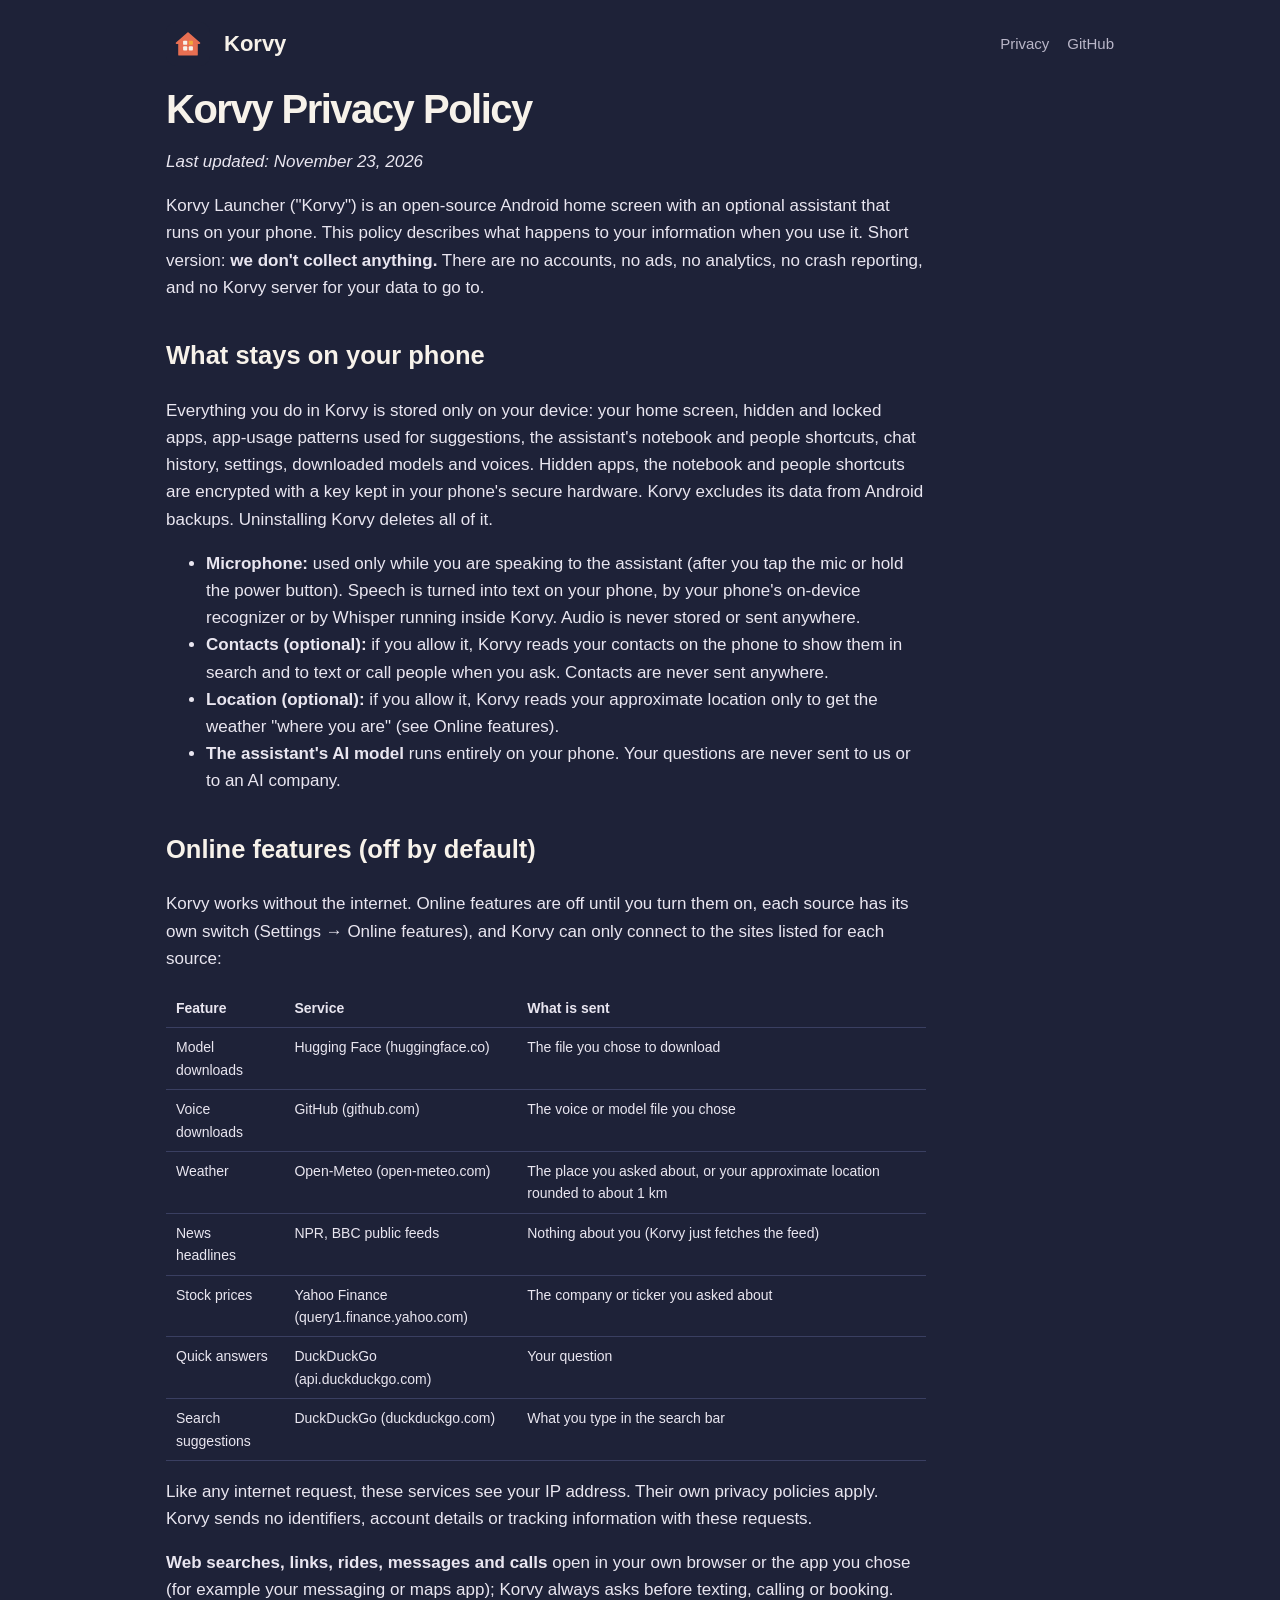
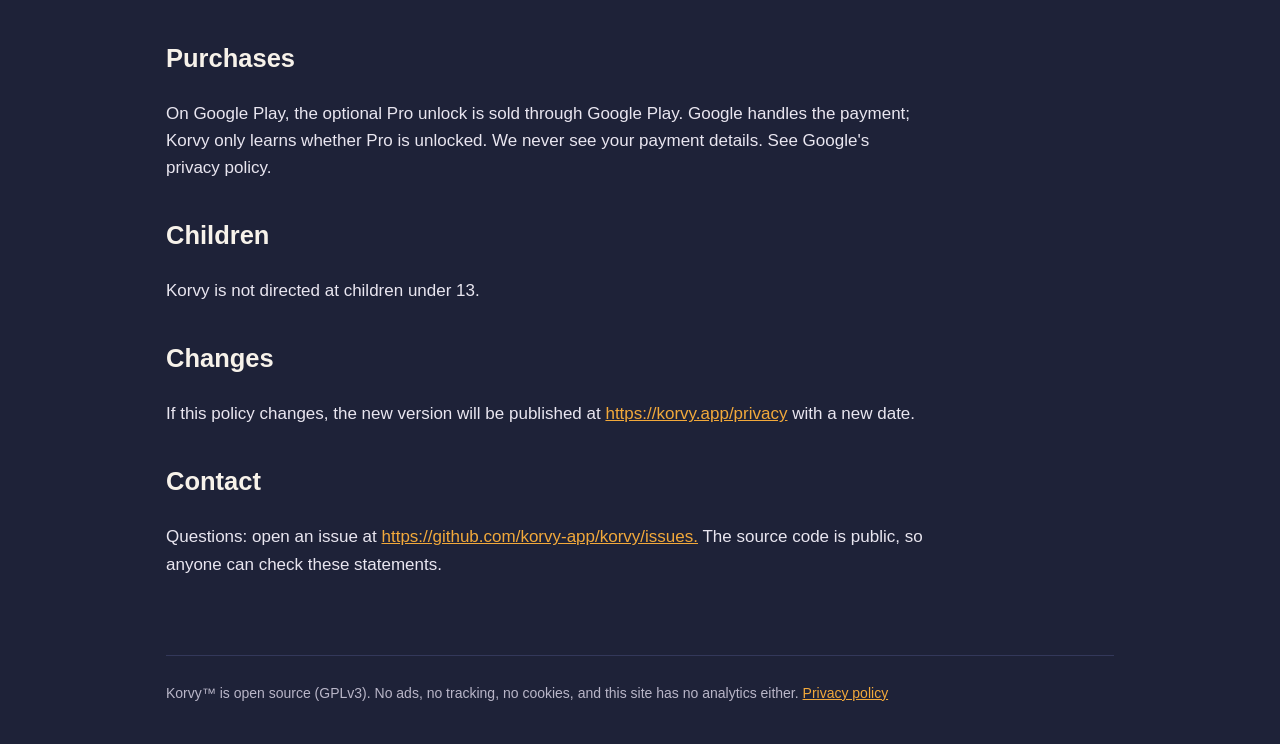
==== privacy/index.html @ b519dfdc "korvy.app: home page and privacy policy Co-Authored-By: Claude Opus 5.5 <noreply@anthropic.com>" ====
<!doctype html>
<html lang="en"><head><meta charset="utf-8"><meta name="viewport" content="width=device-width, initial-scale=1">
<title>Korvy privacy policy</title><meta name="description" content="What Korvy does with your information: nothing leaves your phone unless you turn on an online feature.">
<link rel="icon" href="/icon.svg" type="image/svg+xml"><link rel="stylesheet" href="/style.css">
</head><body><div class="wrap">
<header><img src="/icon.svg" alt=""><a class="brand" href="/">Korvy</a>
<nav><a href="/privacy">Privacy</a><a href="https://github.com/korvy-app">GitHub</a></nav></header>
<main class="doc">
<h1>Korvy Privacy Policy</h1>
<p><em>Last updated: November 23, 2026</em></p>
<p>Korvy Launcher ("Korvy") is an open-source Android home screen with an optional assistant that runs on your phone. This policy describes what happens to your information when you use it. Short version: <strong>we don't collect anything.</strong> There are no accounts, no ads, no analytics, no crash reporting, and no Korvy server for your data to go to.</p>
<h2>What stays on your phone</h2>
<p>Everything you do in Korvy is stored only on your device: your home screen, hidden and locked apps, app-usage patterns used for suggestions, the assistant's notebook and people shortcuts, chat history, settings, downloaded models and voices. Hidden apps, the notebook and people shortcuts are encrypted with a key kept in your phone's secure hardware. Korvy excludes its data from Android backups. Uninstalling Korvy deletes all of it.</p>
<ul>
<li><strong>Microphone:</strong> used only while you are speaking to the assistant (after you tap the mic or hold the power button). Speech is turned into text on your phone, by your phone's on-device recognizer or by Whisper running inside Korvy. Audio is never stored or sent anywhere.</li>
<li><strong>Contacts (optional):</strong> if you allow it, Korvy reads your contacts on the phone to show them in search and to text or call people when you ask. Contacts are never sent anywhere.</li>
<li><strong>Location (optional):</strong> if you allow it, Korvy reads your approximate location only to get the weather "where you are" (see Online features).</li>
<li><strong>The assistant's AI model</strong> runs entirely on your phone. Your questions are never sent to us or to an AI company.</li>
</ul>
<h2>Online features (off by default)</h2>
<p>Korvy works without the internet. Online features are off until you turn them on, each source has its own switch (Settings → Online features), and Korvy can only connect to the sites listed for each source:</p>
<table>
<tr><th>Feature</th><th>Service</th><th>What is sent</th></tr>
<tr><td>Model downloads</td><td>Hugging Face (huggingface.co)</td><td>The file you chose to download</td></tr>
<tr><td>Voice downloads</td><td>GitHub (github.com)</td><td>The voice or model file you chose</td></tr>
<tr><td>Weather</td><td>Open-Meteo (open-meteo.com)</td><td>The place you asked about, or your approximate location rounded to about 1 km</td></tr>
<tr><td>News headlines</td><td>NPR, BBC public feeds</td><td>Nothing about you (Korvy just fetches the feed)</td></tr>
<tr><td>Stock prices</td><td>Yahoo Finance (query1.finance.yahoo.com)</td><td>The company or ticker you asked about</td></tr>
<tr><td>Quick answers</td><td>DuckDuckGo (api.duckduckgo.com)</td><td>Your question</td></tr>
<tr><td>Search suggestions</td><td>DuckDuckGo (duckduckgo.com)</td><td>What you type in the search bar</td></tr>
</table>
<p>Like any internet request, these services see your IP address. Their own privacy policies apply. Korvy sends no identifiers, account details or tracking information with these requests.</p>
<p><strong>Web searches, links, rides, messages and calls</strong> open in your own browser or the app you chose (for example your messaging or maps app); Korvy always asks before texting, calling or booking.</p>
<h2>Purchases</h2>
<p>On Google Play, the optional Pro unlock is sold through Google Play. Google handles the payment; Korvy only learns whether Pro is unlocked. We never see your payment details. See Google's privacy policy.</p>
<h2>Children</h2>
<p>Korvy is not directed at children under 13.</p>
<h2>Changes</h2>
<p>If this policy changes, the new version will be published at <a href="https://korvy.app/privacy">https://korvy.app/privacy</a> with a new date.</p>
<h2>Contact</h2>
<p>Questions: open an issue at <a href="https://github.com/korvy-app/korvy/issues.">https://github.com/korvy-app/korvy/issues.</a> The source code is public, so anyone can check these statements.</p></main>
<footer>Korvy™ is open source (GPLv3). No ads, no tracking, no cookies, and this site has no analytics either. <a href="/privacy">Privacy policy</a></footer></div></body></html>
---- style.css ----
:root { --navy:#1E2238; --coral:#E86F52; --cream:#F7F2EA; --amber:#F2A93B; --ink:#e9e6f0; --muted:#b9b6c8; }
* { box-sizing: border-box; }
html { color-scheme: dark; }
body { margin:0; overflow-wrap:anywhere; background:var(--navy); color:var(--ink); font: 17px/1.6 -apple-system, BlinkMacSystemFont, "Segoe UI", Roboto, Helvetica, Arial, sans-serif; }
a { color: var(--amber); }
.wrap { max-width: 980px; margin: 0 auto; padding: 0 16px; }
header { display:flex; align-items:center; gap:14px; padding:22px 0; }
header img { width:44px; height:44px; border-radius:11px; }
header a.brand { color:var(--cream); text-decoration:none; font-weight:700; font-size:22px; }
header nav { margin-left:auto; display:flex; gap:18px; font-size:15px; }
header nav a { color:var(--muted); text-decoration:none; }
.hero { display:grid; grid-template-columns: 1.1fr .9fr; gap:40px; align-items:center; padding:40px 0 60px; }
h1 { font-size: clamp(40px, 7vw, 68px); line-height:1.05; margin:0 0 18px; color:var(--cream); letter-spacing:-1.5px; }
.lead { font-size: 20px; color: var(--muted); margin: 0 0 28px; }
.bar { width:70px; height:8px; border-radius:4px; background:var(--amber); margin-bottom:22px; }
.buttons { display:flex; flex-wrap:wrap; gap:12px; }
.btn { display:inline-block; padding:13px 20px; border-radius:14px; text-decoration:none; font-weight:600; background:var(--coral); color:#fff; }
.btn.alt { background:transparent; border:1.5px solid #4a4f6e; color:var(--cream); }
.btn.soon { opacity:.55; pointer-events:none; }
.shots { display:flex; gap:16px; justify-content:center; }
.shots img { width:46%; max-width:230px; border-radius:22px; box-shadow:0 20px 60px rgba(0,0,0,.45); }
.grid { display:grid; grid-template-columns: repeat(3, 1fr); gap:18px; padding-bottom:60px; }
.card { background:#262b45; border-radius:20px; padding:22px; }
.card h3 { margin:0 0 8px; color:var(--cream); font-size:19px; }
.card p { margin:0; color:var(--muted); font-size:15.5px; }
footer { border-top:1px solid #33385a; padding:26px 0 40px; color:var(--muted); font-size:14px; }
.doc { max-width: 760px; padding-bottom: 60px; }
.doc h1 { font-size: 40px; }
.doc h2 { color: var(--cream); margin-top: 34px; }
table { border-collapse: collapse; width: 100%; font-size: 14px; }
th, td { overflow-wrap:anywhere; }
.doc, main { min-width:0; }
th, td { text-align:left; padding:8px 10px; border-bottom:1px solid #3a3f61; vertical-align: top; }
@media (max-width: 760px) { .hero { grid-template-columns: 1fr; } .grid { grid-template-columns: 1fr; } header nav { gap:12px; } }
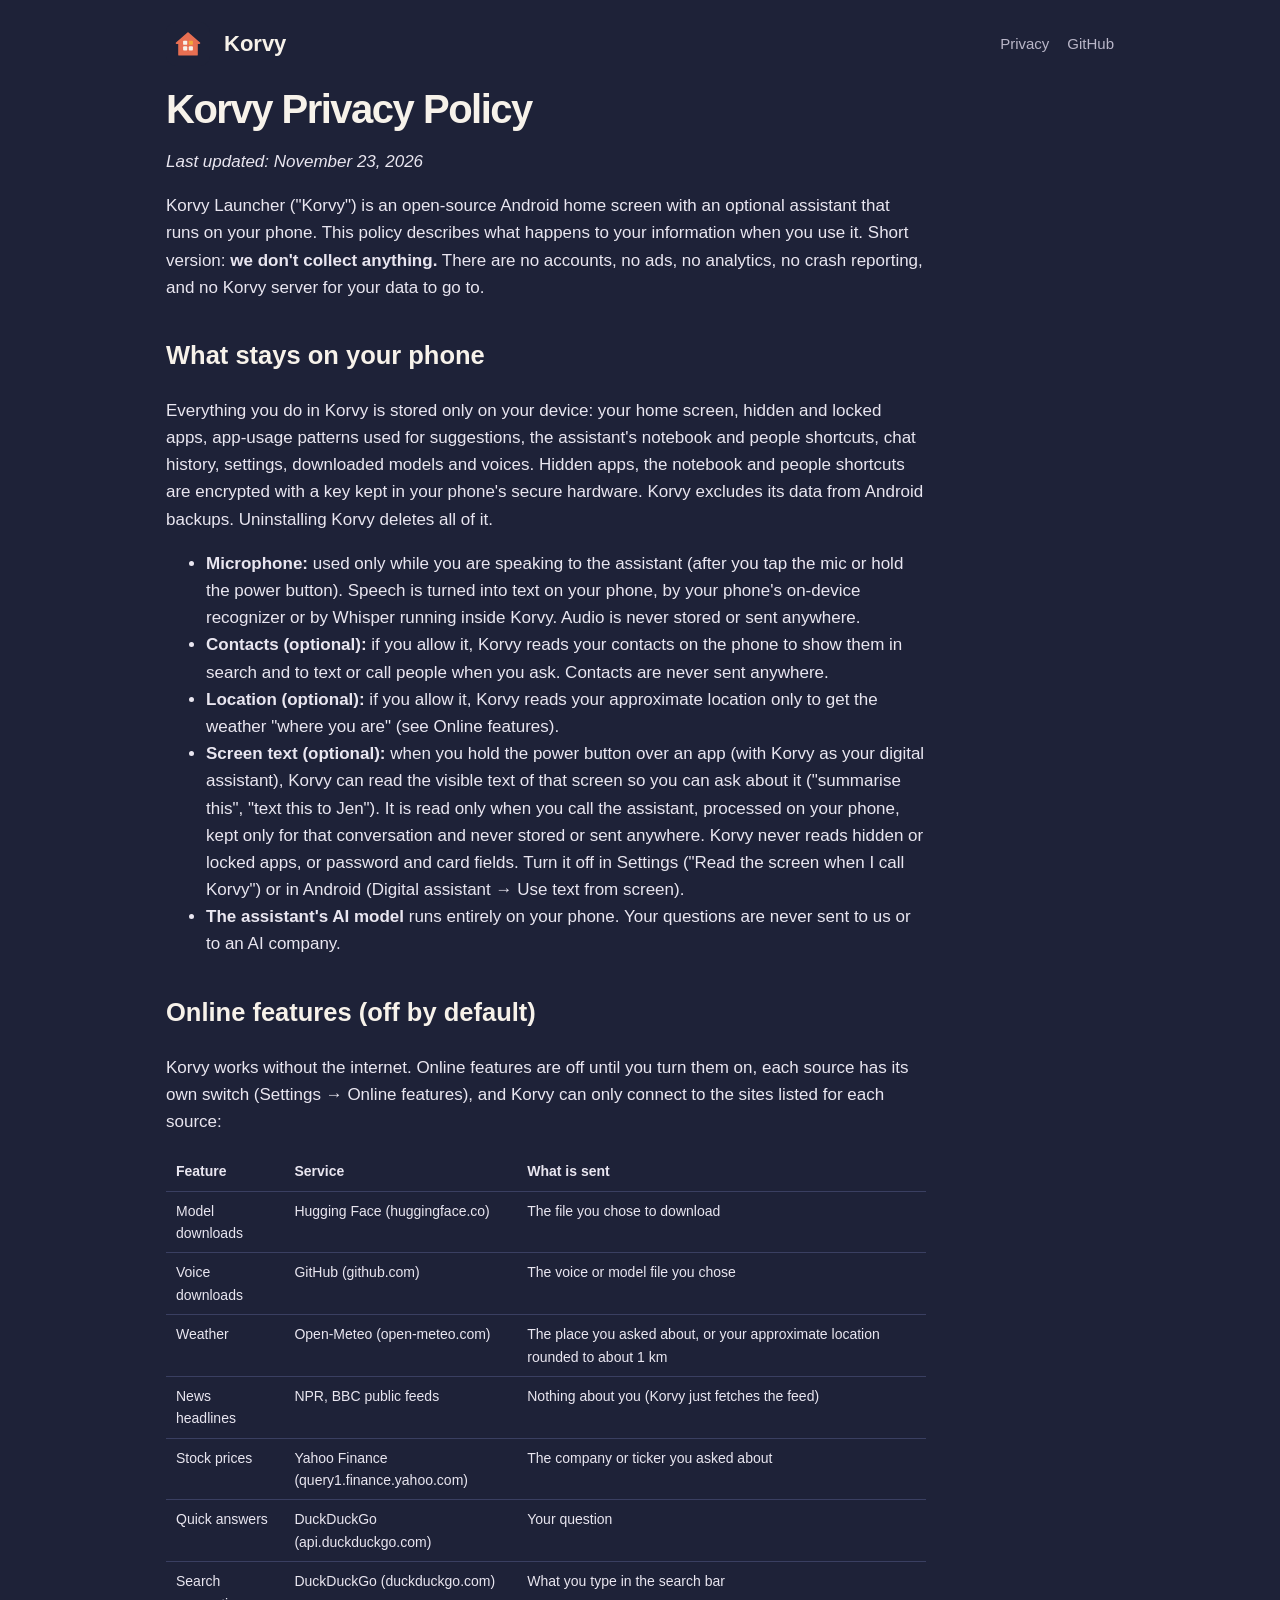
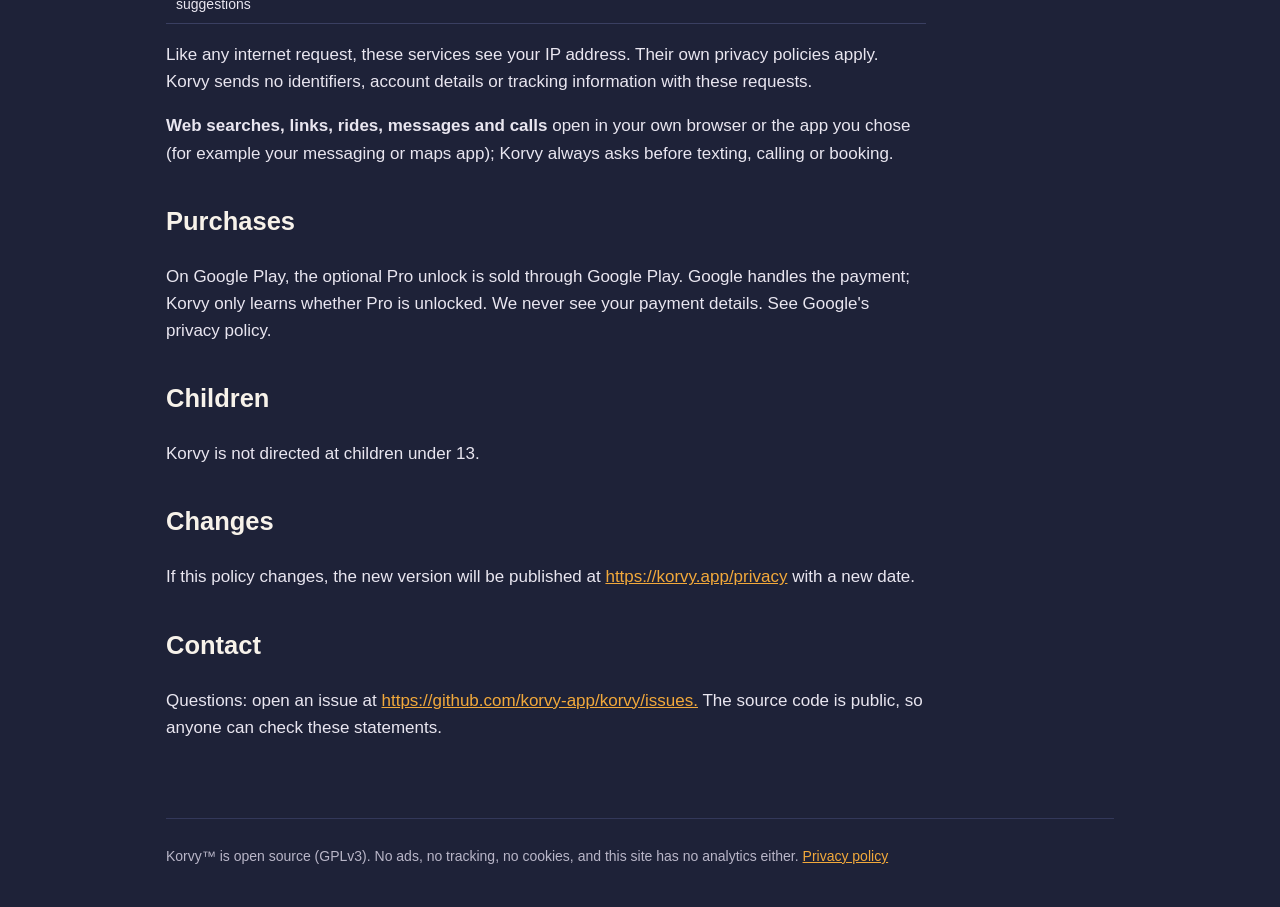
==== commit 7c26d7c3: "Privacy: screen text (for the next Korvy release) Co-Authored-By: Claude Opus 5.5 <noreply@anthropic" ====
--- a/privacy/index.html
+++ b/privacy/index.html
@@ -15,6 +15,7 @@
 <li><strong>Microphone:</strong> used only while you are speaking to the assistant (after you tap the mic or hold the power button). Speech is turned into text on your phone, by your phone's on-device recognizer or by Whisper running inside Korvy. Audio is never stored or sent anywhere.</li>
 <li><strong>Contacts (optional):</strong> if you allow it, Korvy reads your contacts on the phone to show them in search and to text or call people when you ask. Contacts are never sent anywhere.</li>
 <li><strong>Location (optional):</strong> if you allow it, Korvy reads your approximate location only to get the weather "where you are" (see Online features).</li>
+<li><strong>Screen text (optional):</strong> when you hold the power button over an app (with Korvy as your digital assistant), Korvy can read the visible text of that screen so you can ask about it ("summarise this", "text this to Jen"). It is read only when you call the assistant, processed on your phone, kept only for that conversation and never stored or sent anywhere. Korvy never reads hidden or locked apps, or password and card fields. Turn it off in Settings ("Read the screen when I call Korvy") or in Android (Digital assistant → Use text from screen).</li>
 <li><strong>The assistant's AI model</strong> runs entirely on your phone. Your questions are never sent to us or to an AI company.</li>
 </ul>
 <h2>Online features (off by default)</h2>
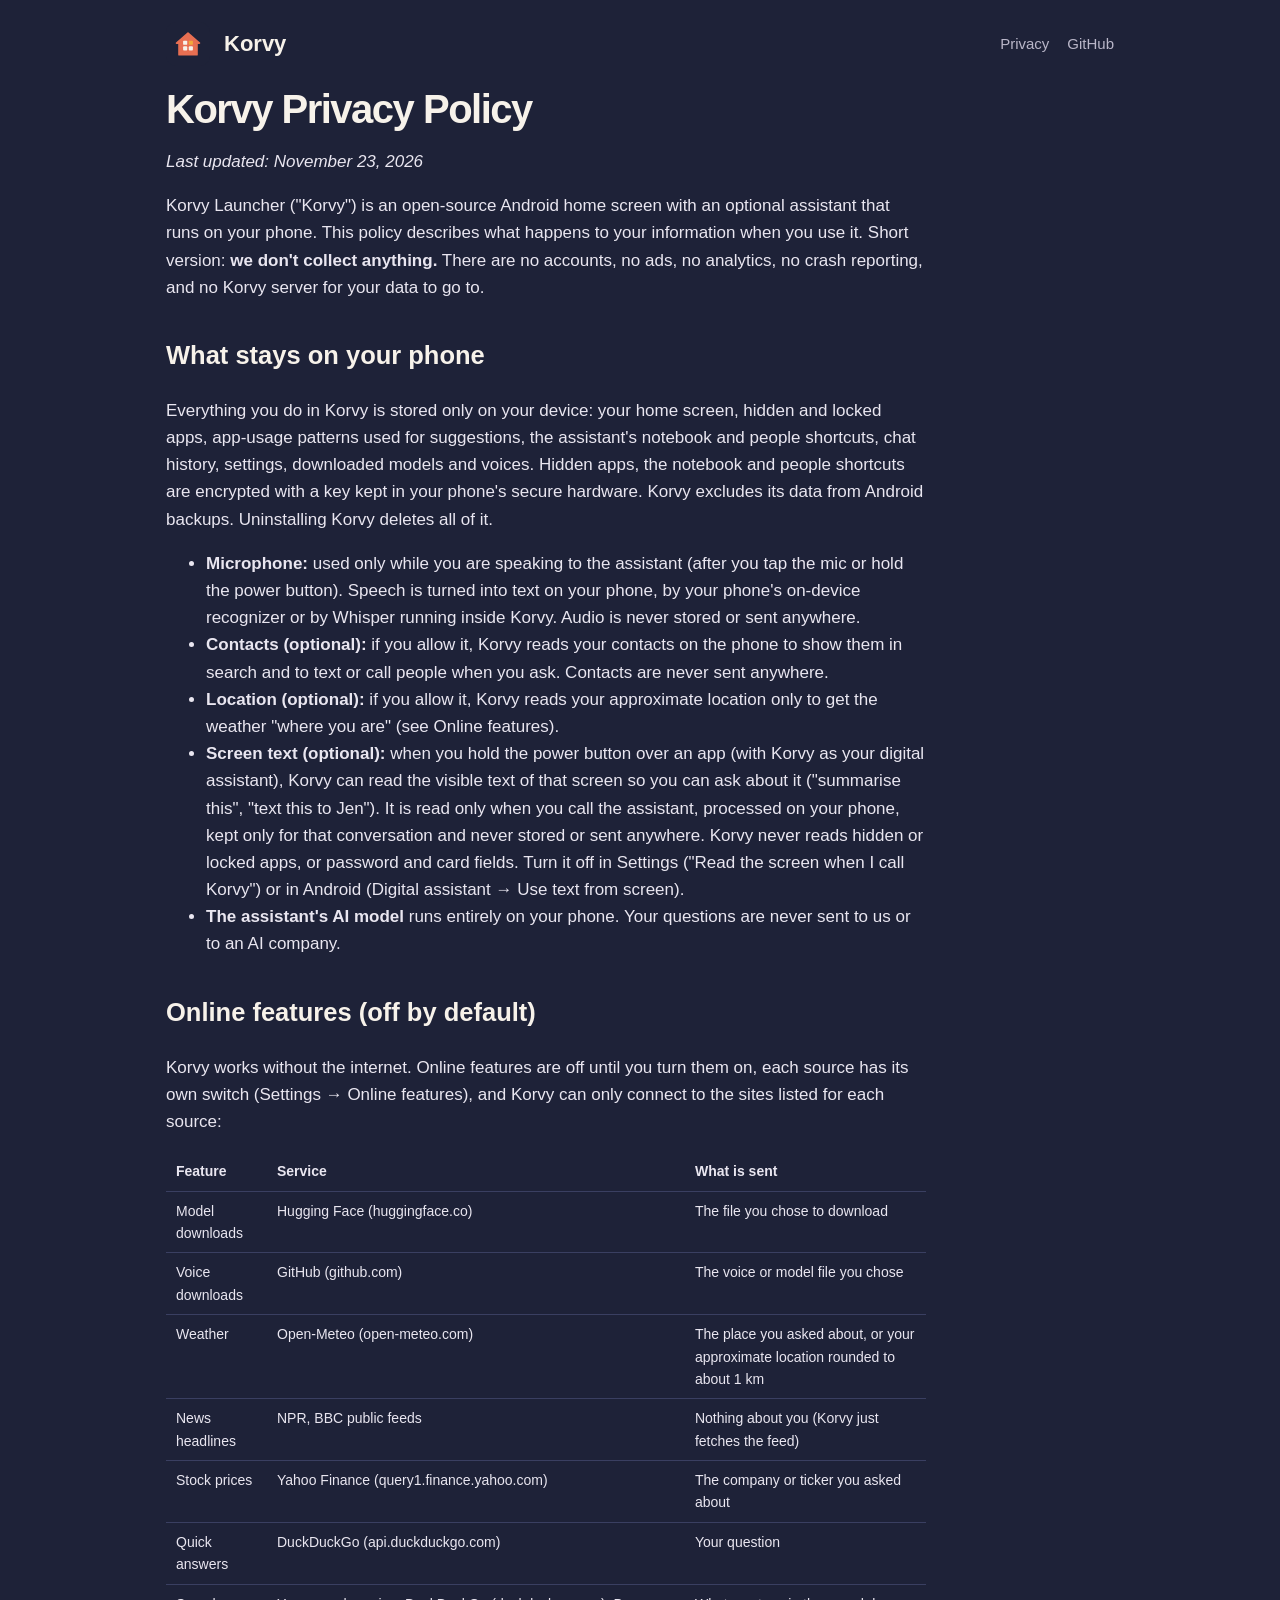
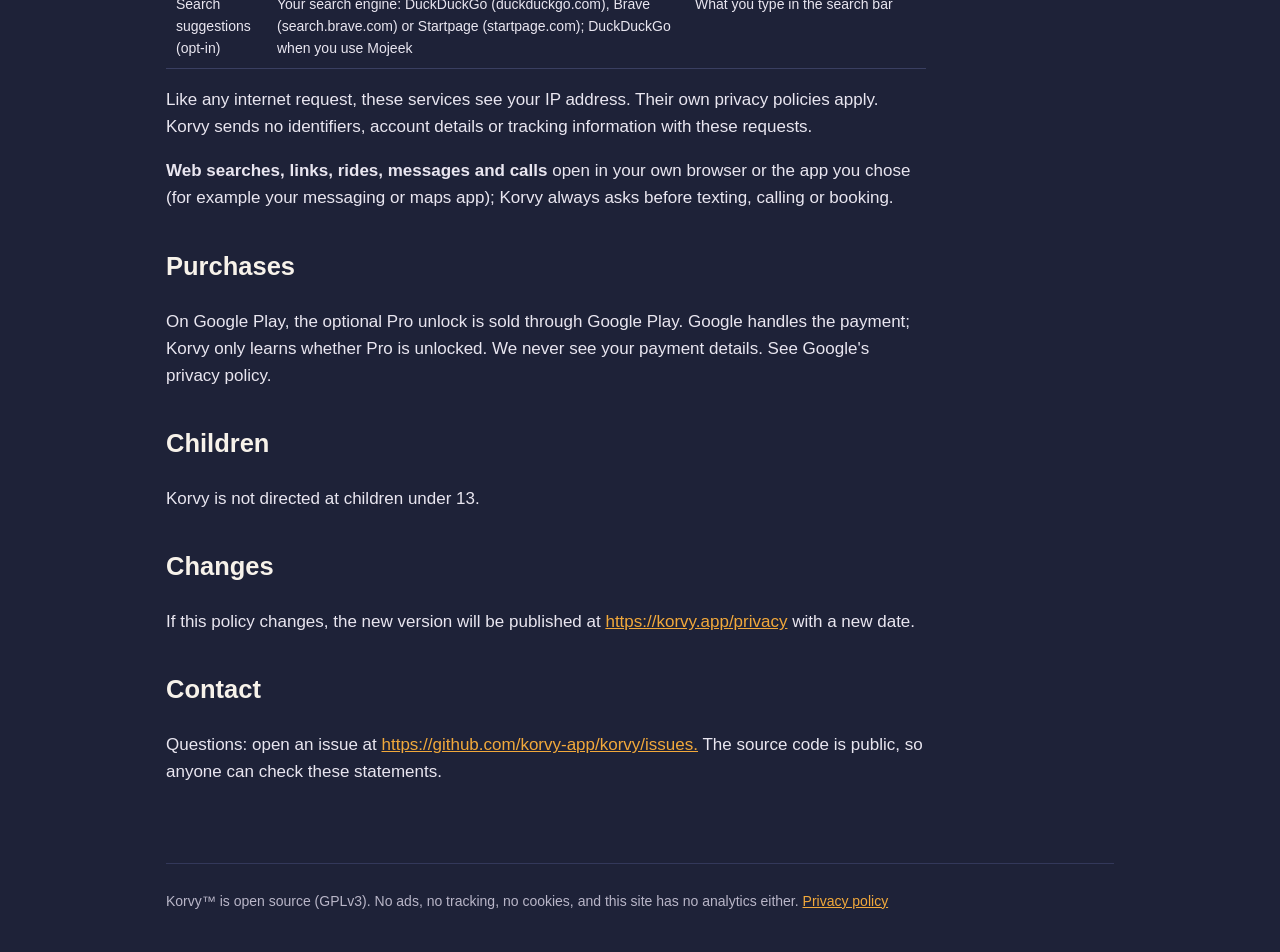
==== commit f73baeb6: "Privacy: search suggestions from the chosen engine (next release) Co-Authored-By: Claude Opus 5.5 <n" ====
--- a/privacy/index.html
+++ b/privacy/index.html
@@ -28,7 +28,7 @@
 <tr><td>News headlines</td><td>NPR, BBC public feeds</td><td>Nothing about you (Korvy just fetches the feed)</td></tr>
 <tr><td>Stock prices</td><td>Yahoo Finance (query1.finance.yahoo.com)</td><td>The company or ticker you asked about</td></tr>
 <tr><td>Quick answers</td><td>DuckDuckGo (api.duckduckgo.com)</td><td>Your question</td></tr>
-<tr><td>Search suggestions</td><td>DuckDuckGo (duckduckgo.com)</td><td>What you type in the search bar</td></tr>
+<tr><td>Search suggestions (opt-in)</td><td>Your search engine: DuckDuckGo (duckduckgo.com), Brave (search.brave.com) or Startpage (startpage.com); DuckDuckGo when you use Mojeek</td><td>What you type in the search bar</td></tr>
 </table>
 <p>Like any internet request, these services see your IP address. Their own privacy policies apply. Korvy sends no identifiers, account details or tracking information with these requests.</p>
 <p><strong>Web searches, links, rides, messages and calls</strong> open in your own browser or the app you chose (for example your messaging or maps app); Korvy always asks before texting, calling or booking.</p>
